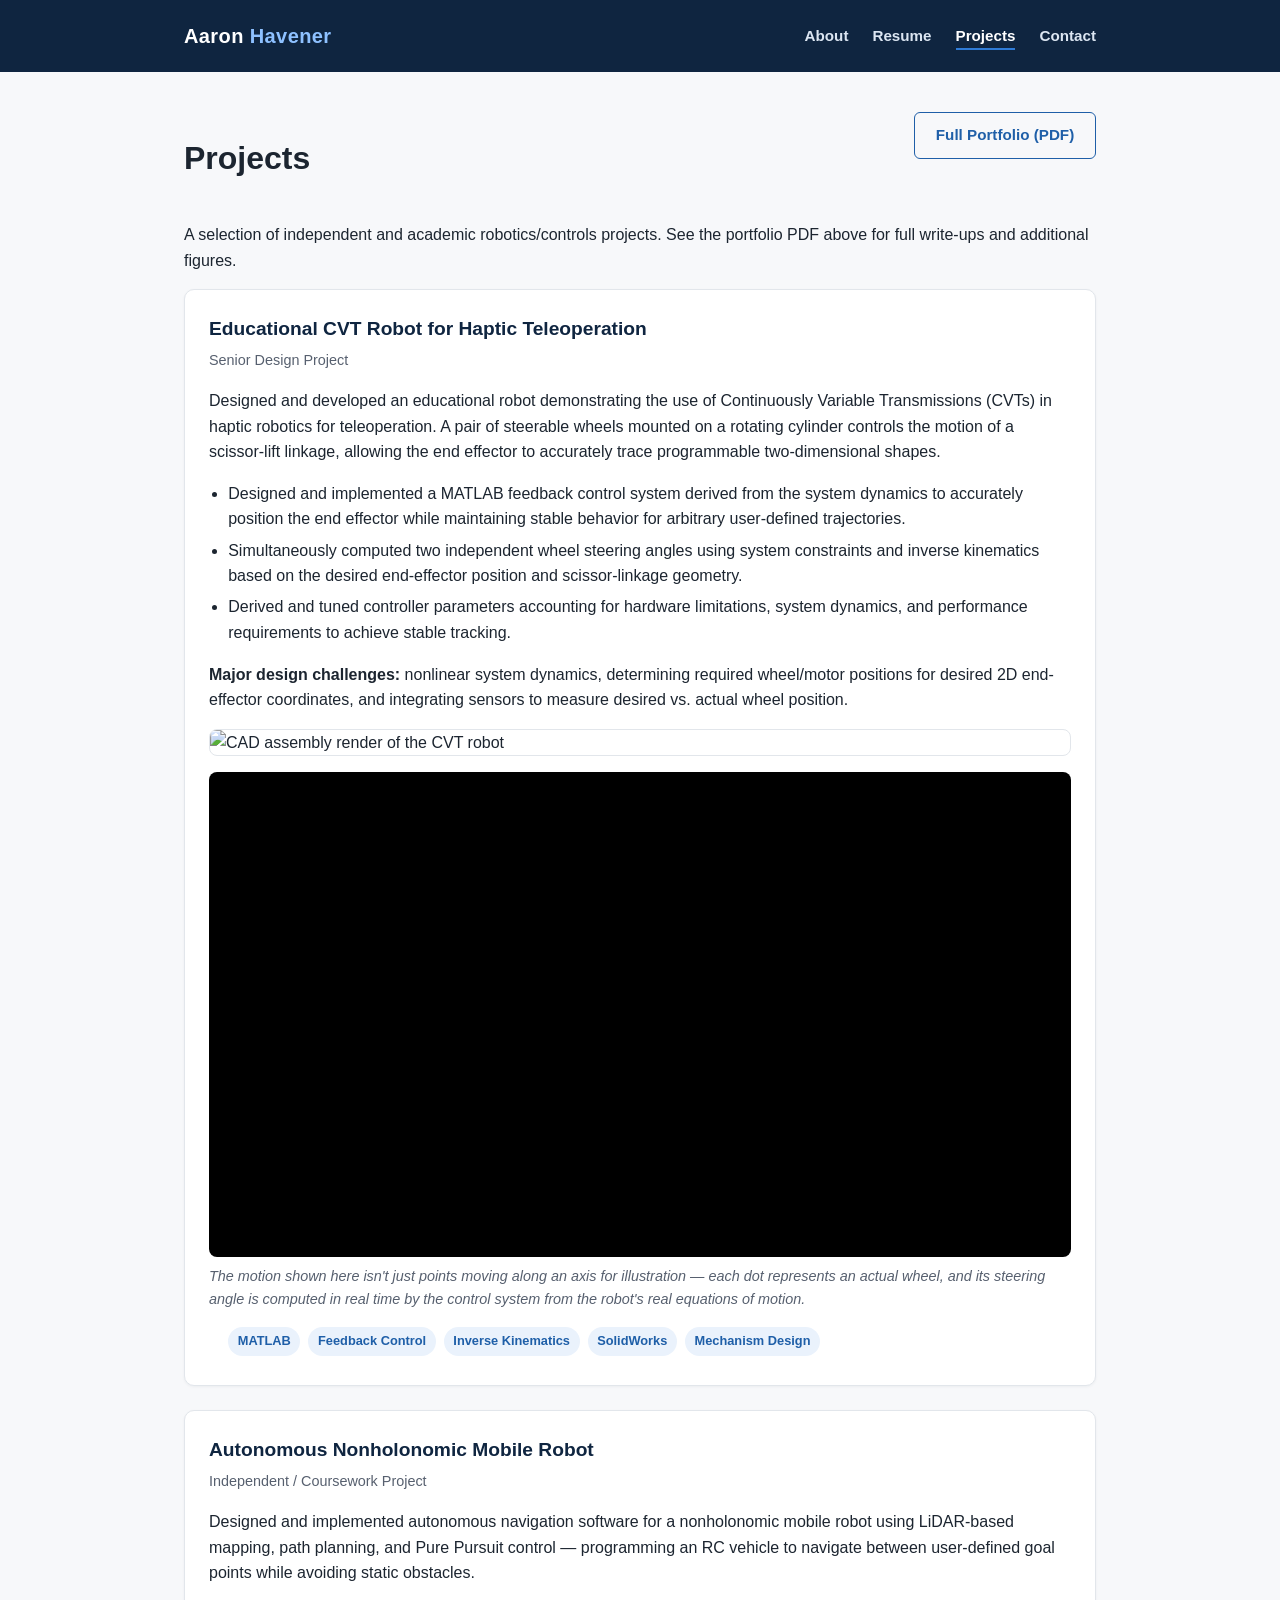
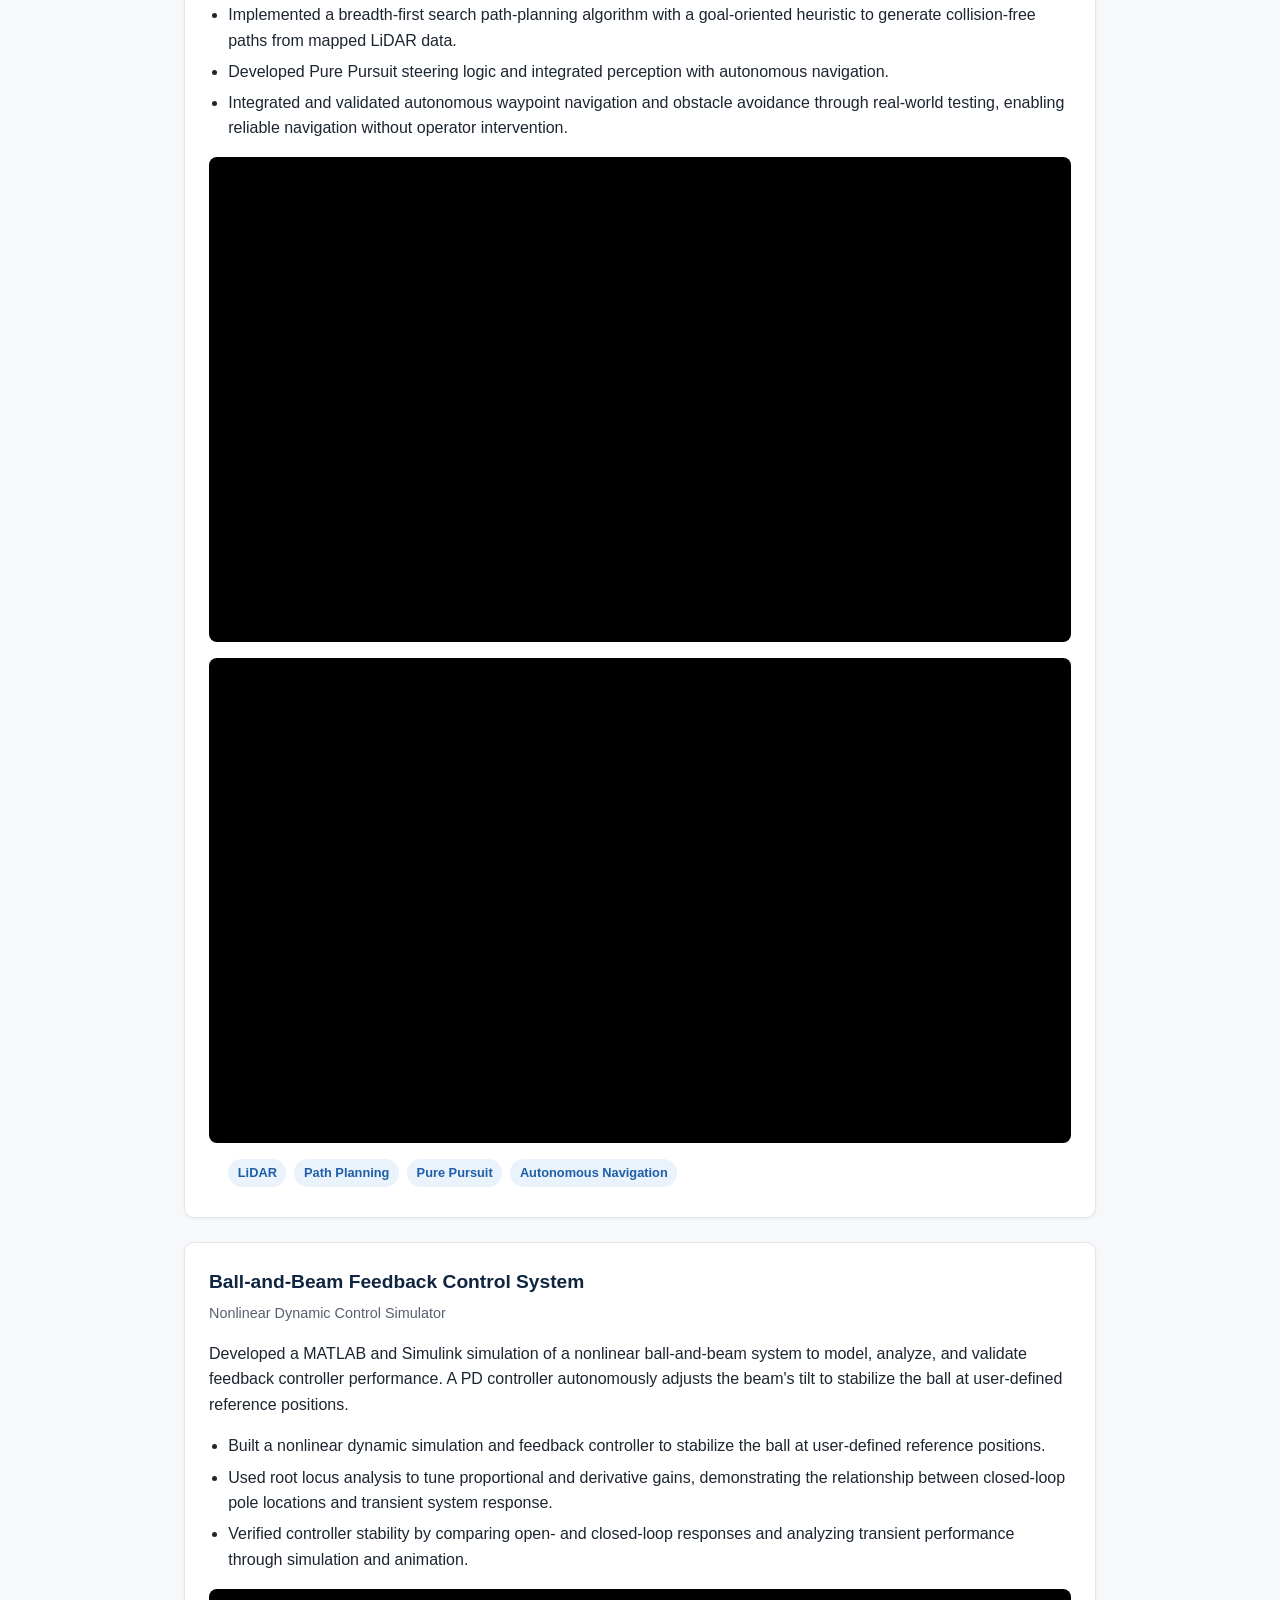
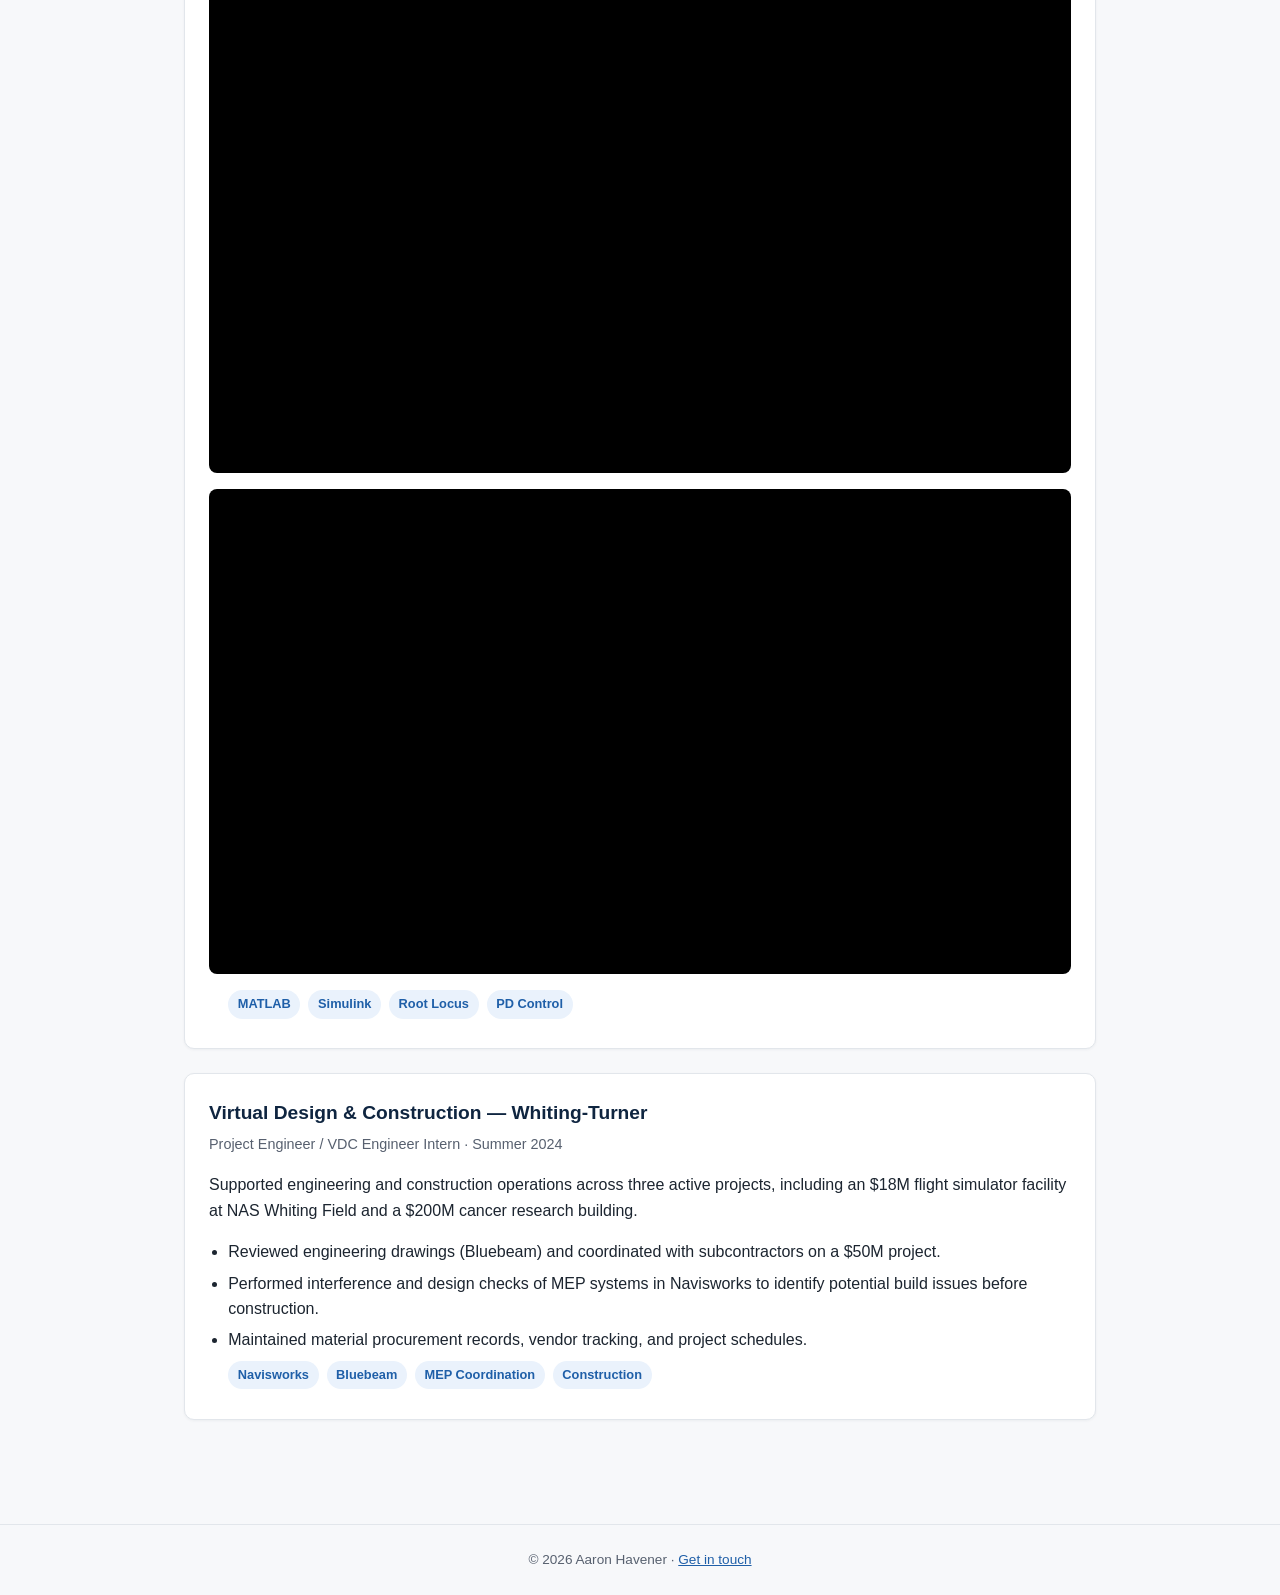
==== projects.html @ e1602d87 "Polish About Me wording and fix ball-and-beam plate/beam mismatch - Fix inaccurate plural "internshi" ====
<!DOCTYPE html>
<html lang="en">
<head>
<meta charset="UTF-8">
<meta name="viewport" content="width=device-width, initial-scale=1.0">
<title>Projects | Aaron Havener</title>
<link rel="stylesheet" href="assets/css/style.css">
</head>
<body>

<header class="site-header">
  <div class="header-inner">
    <a href="index.html" class="brand">Aaron <span>Havener</span></a>
    <nav class="main-nav">
      <ul>
        <li><a href="index.html">About</a></li>
        <li><a href="resume.html">Resume</a></li>
        <li><a href="projects.html" class="active">Projects</a></li>
        <li><a href="contact.html">Contact</a></li>
      </ul>
    </nav>
  </div>
</header>

<main>
  <div class="resume-header">
    <h1>Projects</h1>
    <a href="assets/files/Aaron_Havener_Portfolio.pdf" class="btn secondary">Full Portfolio (PDF)</a>
  </div>
  <p>A selection of independent and academic robotics/controls projects. See the portfolio PDF above for full write-ups and additional figures.</p>

  <section>
    <div class="card">
      <h3>Educational CVT Robot for Haptic Teleoperation</h3>
      <div class="meta">Senior Design Project</div>
      <p>
        Designed and developed an educational robot demonstrating the use of Continuously Variable
        Transmissions (CVTs) in haptic robotics for teleoperation. A pair of steerable wheels mounted
        on a rotating cylinder controls the motion of a scissor-lift linkage, allowing the end effector
        to accurately trace programmable two-dimensional shapes.
      </p>
      <ul>
        <li>Designed and implemented a MATLAB feedback control system derived from the system dynamics to accurately position the end effector while maintaining stable behavior for arbitrary user-defined trajectories.</li>
        <li>Simultaneously computed two independent wheel steering angles using system constraints and inverse kinematics based on the desired end-effector position and scissor-linkage geometry.</li>
        <li>Derived and tuned controller parameters accounting for hardware limitations, system dynamics, and performance requirements to achieve stable tracking.</li>
      </ul>
      <p><strong>Major design challenges:</strong> nonlinear system dynamics, determining required wheel/motor positions for desired 2D end-effector coordinates, and integrating sensors to measure desired vs. actual wheel position.</p>
      <img src="assets/images/cvt-robot-assembly.jpg" alt="CAD assembly render of the CVT robot" class="project-image">
      <div class="video-embed">
        <iframe src="https://www.youtube.com/embed/SCf1pLmJTnE" title="CVT Robot Simulation" allowfullscreen></iframe>
      </div>
      <p class="caption">The motion shown here isn't just points moving along an axis for illustration &mdash; each dot represents an actual wheel, and its steering angle is computed in real time by the control system from the robot's real equations of motion.</p>
      <ul class="tag-list">
        <li>MATLAB</li><li>Feedback Control</li><li>Inverse Kinematics</li><li>SolidWorks</li><li>Mechanism Design</li>
      </ul>
    </div>

    <div class="card">
      <h3>Autonomous Nonholonomic Mobile Robot</h3>
      <div class="meta">Independent / Coursework Project</div>
      <p>
        Designed and implemented autonomous navigation software for a nonholonomic mobile robot
        using LiDAR-based mapping, path planning, and Pure Pursuit control &mdash; programming an RC
        vehicle to navigate between user-defined goal points while avoiding static obstacles.
      </p>
      <ul>
        <li>Implemented a breadth-first search path-planning algorithm with a goal-oriented heuristic to generate collision-free paths from mapped LiDAR data.</li>
        <li>Developed Pure Pursuit steering logic and integrated perception with autonomous navigation.</li>
        <li>Integrated and validated autonomous waypoint navigation and obstacle avoidance through real-world testing, enabling reliable navigation without operator intervention.</li>
      </ul>
      <div class="video-embed">
        <iframe src="https://www.youtube.com/embed/MYD92z-kxPc" title="Mobile Robot Test Results 1" allowfullscreen></iframe>
      </div>
      <div class="video-embed">
        <iframe src="https://www.youtube.com/embed/ahSgRSu2JDg" title="Mobile Robot Test Results 2" allowfullscreen></iframe>
      </div>
      <ul class="tag-list">
        <li>LiDAR</li><li>Path Planning</li><li>Pure Pursuit</li><li>Autonomous Navigation</li>
      </ul>
    </div>

    <div class="card">
      <h3>Ball-and-Beam Feedback Control System</h3>
      <div class="meta">Nonlinear Dynamic Control Simulator</div>
      <p>
        Developed a MATLAB and Simulink simulation of a nonlinear ball-and-beam system to model,
        analyze, and validate feedback controller performance. A PD controller autonomously adjusts
        the beam's tilt to stabilize the ball at user-defined reference positions.
      </p>
      <ul>
        <li>Built a nonlinear dynamic simulation and feedback controller to stabilize the ball at user-defined reference positions.</li>
        <li>Used root locus analysis to tune proportional and derivative gains, demonstrating the relationship between closed-loop pole locations and transient system response.</li>
        <li>Verified controller stability by comparing open- and closed-loop responses and analyzing transient performance through simulation and animation.</li>
      </ul>
      <div class="video-embed">
        <iframe src="https://www.youtube.com/embed/NZizfFtlKTQ" title="Ball and Beam Simulation 1" allowfullscreen></iframe>
      </div>
      <div class="video-embed">
        <iframe src="https://www.youtube.com/embed/UxAXXM9ae4s" title="Ball and Beam Simulation 2" allowfullscreen></iframe>
      </div>
      <ul class="tag-list">
        <li>MATLAB</li><li>Simulink</li><li>Root Locus</li><li>PD Control</li>
      </ul>
    </div>

    <div class="card">
      <h3>Virtual Design &amp; Construction &mdash; Whiting-Turner</h3>
      <div class="meta">Project Engineer / VDC Engineer Intern &middot; Summer 2024</div>
      <p>
        Supported engineering and construction operations across three active projects, including an
        $18M flight simulator facility at NAS Whiting Field and a $200M cancer research building.
      </p>
      <ul>
        <li>Reviewed engineering drawings (Bluebeam) and coordinated with subcontractors on a $50M project.</li>
        <li>Performed interference and design checks of MEP systems in Navisworks to identify potential build issues before construction.</li>
        <li>Maintained material procurement records, vendor tracking, and project schedules.</li>
      </ul>
      <ul class="tag-list">
        <li>Navisworks</li><li>Bluebeam</li><li>MEP Coordination</li><li>Construction</li>
      </ul>
    </div>
  </section>
</main>

<footer class="site-footer">
  &copy; 2026 Aaron Havener &middot; <a href="contact.html">Get in touch</a>
</footer>

</body>
</html>
---- assets/css/style.css ----
:root {
  --navy: #0f2540;
  --navy-dark: #0a1a2e;
  --accent: #2f7bd6;
  --accent-dark: #1f5fa8;
  --bg: #f7f8fa;
  --card-bg: #ffffff;
  --text: #1c2530;
  --text-muted: #57606f;
  --border: #e2e6eb;
  --max-width: 960px;
}

* { box-sizing: border-box; }

html { scroll-behavior: smooth; }

body {
  margin: 0;
  font-family: "Segoe UI", -apple-system, BlinkMacSystemFont, Roboto, Helvetica, Arial, sans-serif;
  background: var(--bg);
  color: var(--text);
  line-height: 1.6;
}

a { color: var(--accent-dark); }
a:hover { color: var(--accent); }

header.site-header {
  background: var(--navy);
  color: #fff;
}

.header-inner {
  max-width: var(--max-width);
  margin: 0 auto;
  padding: 1.25rem 1.5rem;
  display: flex;
  align-items: center;
  justify-content: space-between;
  flex-wrap: wrap;
  gap: 0.75rem;
}

.brand {
  font-size: 1.25rem;
  font-weight: 700;
  color: #fff;
  text-decoration: none;
  letter-spacing: 0.02em;
}

.brand span { color: #8ec1ff; }

nav.main-nav ul {
  list-style: none;
  display: flex;
  gap: 1.5rem;
  margin: 0;
  padding: 0;
}

nav.main-nav a {
  color: #dce6f2;
  text-decoration: none;
  font-weight: 600;
  font-size: 0.95rem;
  padding: 0.25rem 0;
  border-bottom: 2px solid transparent;
}

nav.main-nav a:hover,
nav.main-nav a.active {
  color: #fff;
  border-bottom-color: var(--accent);
}

main {
  max-width: var(--max-width);
  margin: 0 auto;
  padding: 2.5rem 1.5rem 4rem;
}

.hero {
  display: flex;
  align-items: center;
  gap: 2.5rem;
  flex-wrap: wrap;
  padding: 2rem 0 1rem;
}

.hero h1 {
  font-size: 2.25rem;
  margin: 0 0 0.5rem;
  color: var(--navy);
}

.hero .tagline {
  font-size: 1.15rem;
  color: var(--text-muted);
  margin: 0 0 1.25rem;
}

.btn {
  display: inline-block;
  background: var(--accent);
  color: #fff !important;
  text-decoration: none;
  padding: 0.65rem 1.3rem;
  border-radius: 6px;
  font-weight: 600;
  font-size: 0.95rem;
  transition: background 0.15s ease;
}

.btn:hover { background: var(--accent-dark); }

.btn.secondary {
  background: transparent;
  color: var(--accent-dark) !important;
  border: 1.5px solid var(--accent-dark);
}

.btn.secondary:hover { background: #eaf2fc; }

.btn-row {
  display: flex;
  gap: 0.75rem;
  flex-wrap: wrap;
}

section { margin-bottom: 2.5rem; }

section h2 {
  color: var(--navy);
  font-size: 1.5rem;
  border-bottom: 2px solid var(--border);
  padding-bottom: 0.5rem;
  margin-bottom: 1.25rem;
}

.card {
  background: var(--card-bg);
  border: 1px solid var(--border);
  border-radius: 10px;
  padding: 1.5rem;
  margin-bottom: 1.5rem;
  box-shadow: 0 1px 3px rgba(15, 37, 64, 0.05);
}

.card h3 {
  margin: 0 0 0.25rem;
  color: var(--navy);
  font-size: 1.2rem;
}

.card .meta {
  color: var(--text-muted);
  font-size: 0.9rem;
  margin-bottom: 0.75rem;
}

.card ul { margin: 0.5rem 0 0; padding-left: 1.2rem; }
.card ul li { margin-bottom: 0.35rem; }

.tag-list {
  list-style: none;
  display: flex;
  flex-wrap: wrap;
  gap: 0.5rem;
  padding: 0;
  margin: 0.75rem 0 0;
}

.tag-list li {
  background: #eaf2fc;
  color: var(--accent-dark);
  font-size: 0.8rem;
  font-weight: 600;
  padding: 0.25rem 0.6rem;
  border-radius: 999px;
}

.project-image {
  width: 100%;
  border-radius: 8px;
  border: 1px solid var(--border);
  margin: 1rem 0;
  display: block;
}

.about-photo {
  display: block;
  width: 100%;
  max-width: 640px;
  height: auto;
  border-radius: 8px;
  border: 1px solid var(--border);
  margin: 1.5rem auto 0;
}

.caption {
  font-size: 0.9rem;
  color: var(--text-muted);
  font-style: italic;
  margin: -0.5rem 0 1rem;
}

.video-embed {
  position: relative;
  padding-bottom: 56.25%;
  height: 0;
  overflow: hidden;
  border-radius: 8px;
  margin: 1rem 0;
  background: #000;
}

.video-embed iframe {
  position: absolute;
  top: 0; left: 0;
  width: 100%; height: 100%;
  border: 0;
}

.resume-header {
  display: flex;
  justify-content: space-between;
  align-items: flex-start;
  flex-wrap: wrap;
  gap: 1rem;
}

.skills-grid {
  display: grid;
  grid-template-columns: repeat(auto-fit, minmax(220px, 1fr));
  gap: 1rem;
}

.skills-grid .skill-cat {
  background: var(--card-bg);
  border: 1px solid var(--border);
  border-radius: 8px;
  padding: 1rem 1.25rem;
}

.skills-grid .skill-cat h4 {
  margin: 0 0 0.4rem;
  color: var(--navy);
  font-size: 0.95rem;
}

.skills-grid .skill-cat p {
  margin: 0;
  font-size: 0.9rem;
  color: var(--text-muted);
}

.contact-list {
  list-style: none;
  padding: 0;
  font-size: 1.05rem;
}

.contact-list li { margin-bottom: 0.75rem; }

footer.site-footer {
  border-top: 1px solid var(--border);
  text-align: center;
  padding: 1.5rem;
  color: var(--text-muted);
  font-size: 0.85rem;
}

@media (max-width: 600px) {
  nav.main-nav ul { gap: 1rem; flex-wrap: wrap; }
  .hero h1 { font-size: 1.75rem; }
}
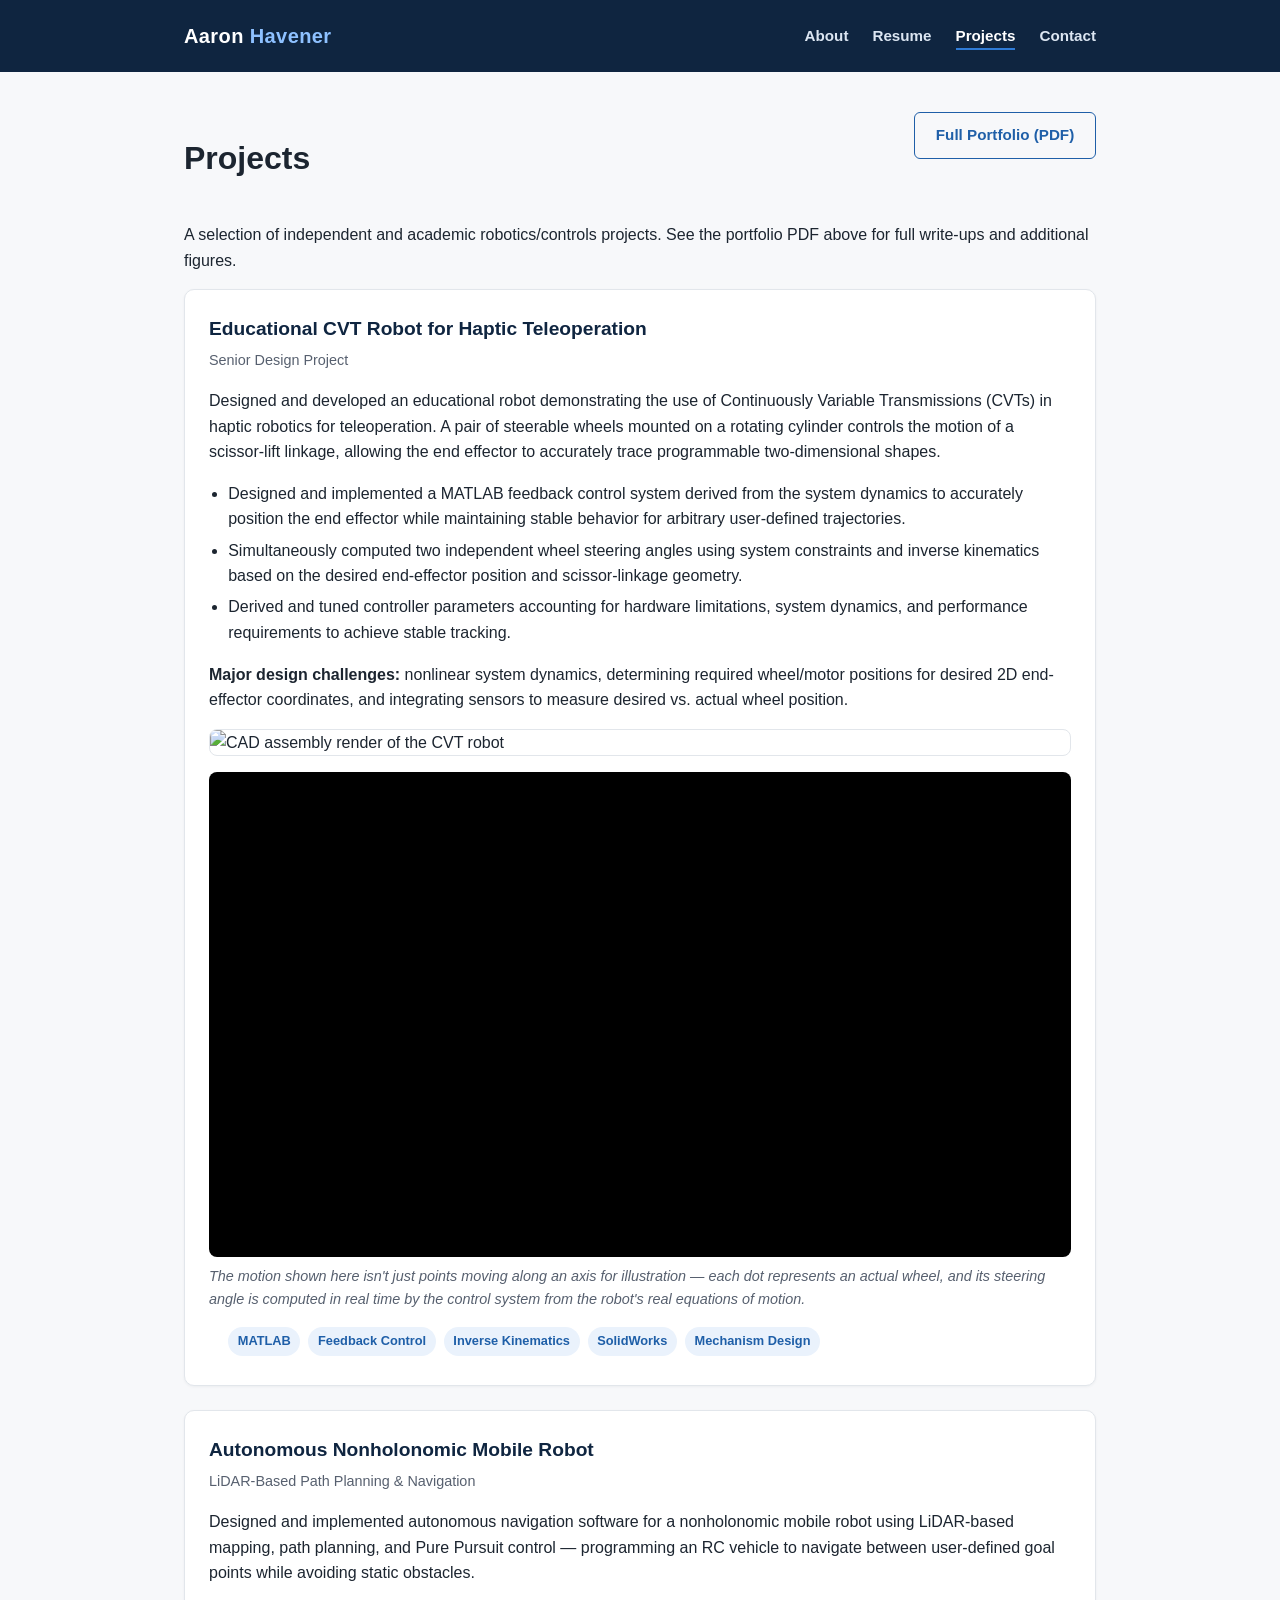
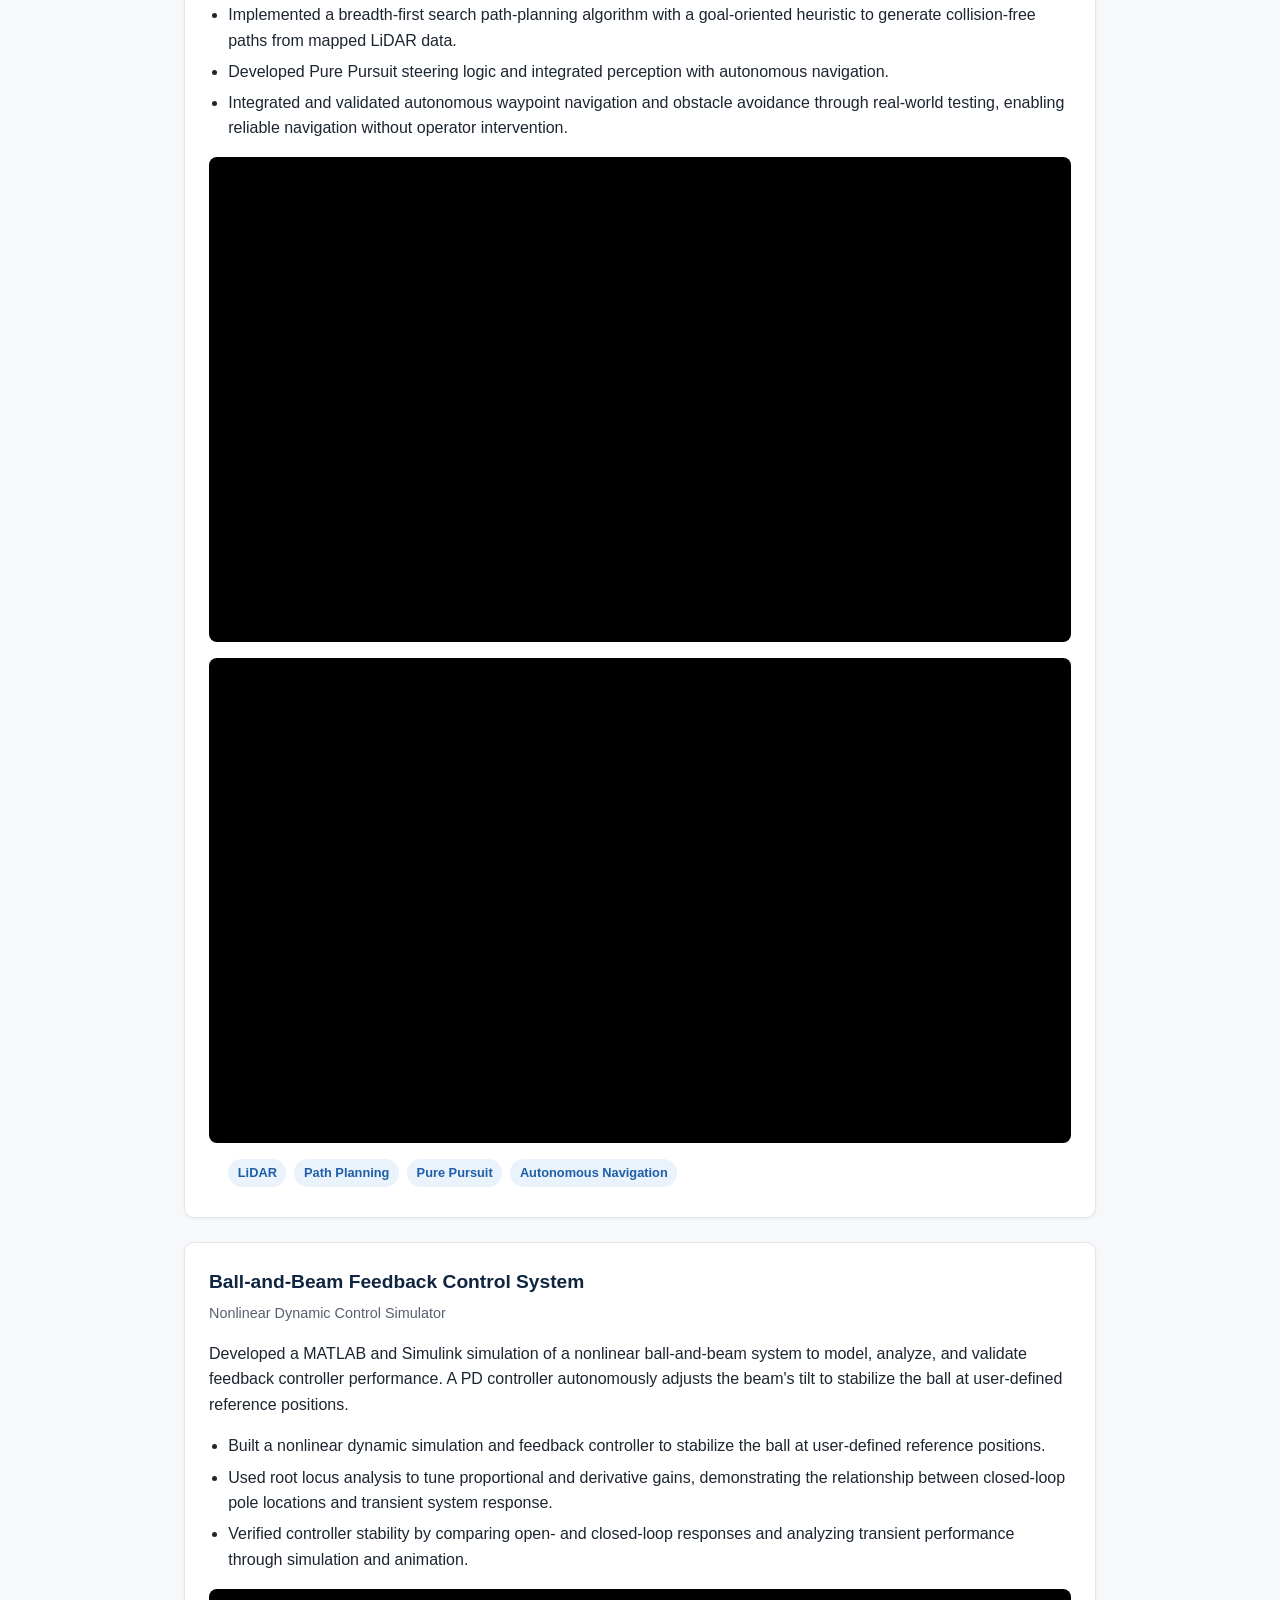
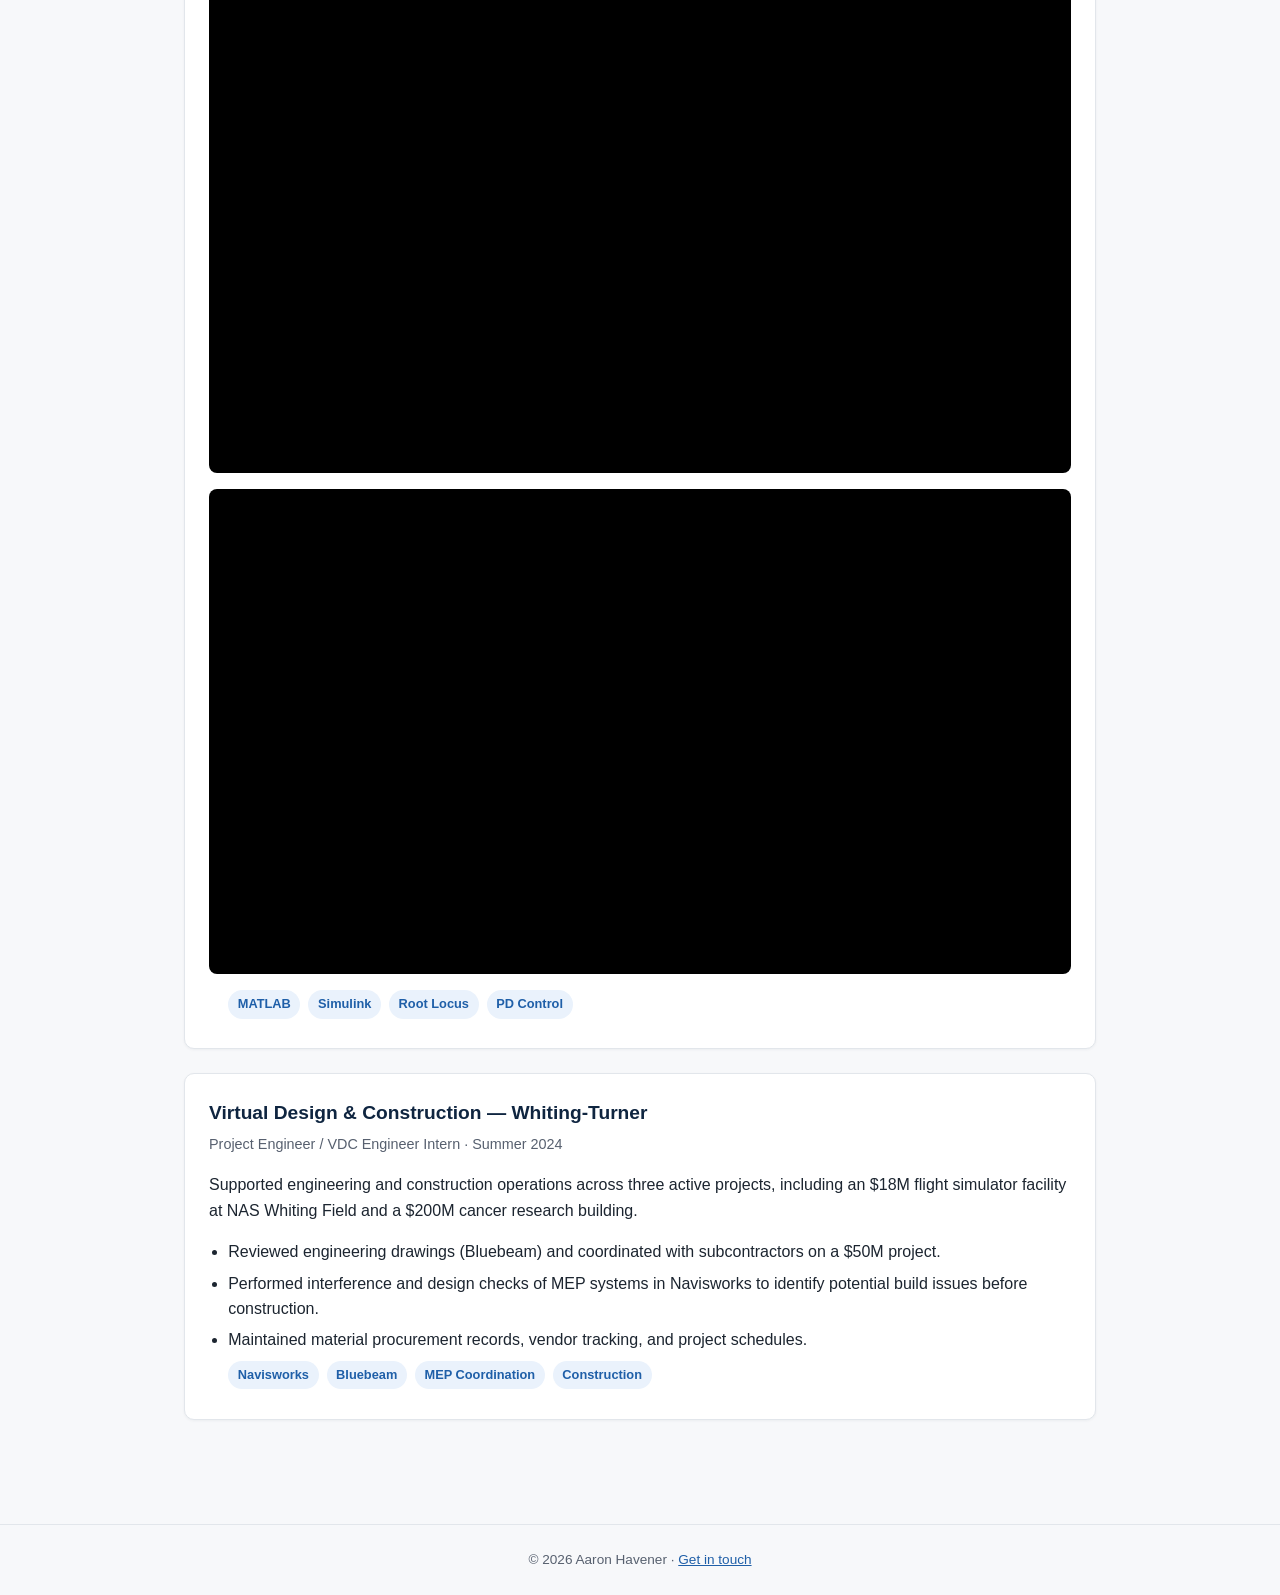
==== commit 64bebe60: "Replace mobile robot project label with a technical descriptor" ====
--- a/projects.html
+++ b/projects.html
@@ -57,7 +57,7 @@
 
     <div class="card">
       <h3>Autonomous Nonholonomic Mobile Robot</h3>
-      <div class="meta">Independent / Coursework Project</div>
+      <div class="meta">LiDAR-Based Path Planning &amp; Navigation</div>
       <p>
         Designed and implemented autonomous navigation software for a nonholonomic mobile robot
         using LiDAR-based mapping, path planning, and Pure Pursuit control &mdash; programming an RC
--- a/assets/css/style.css
+++ b/assets/css/style.css
@@ -192,7 +192,7 @@
 .about-photo {
   display: block;
   width: 100%;
-  max-width: 640px;
+  max-width: 720px;
   height: auto;
   border-radius: 8px;
   border: 1px solid var(--border);
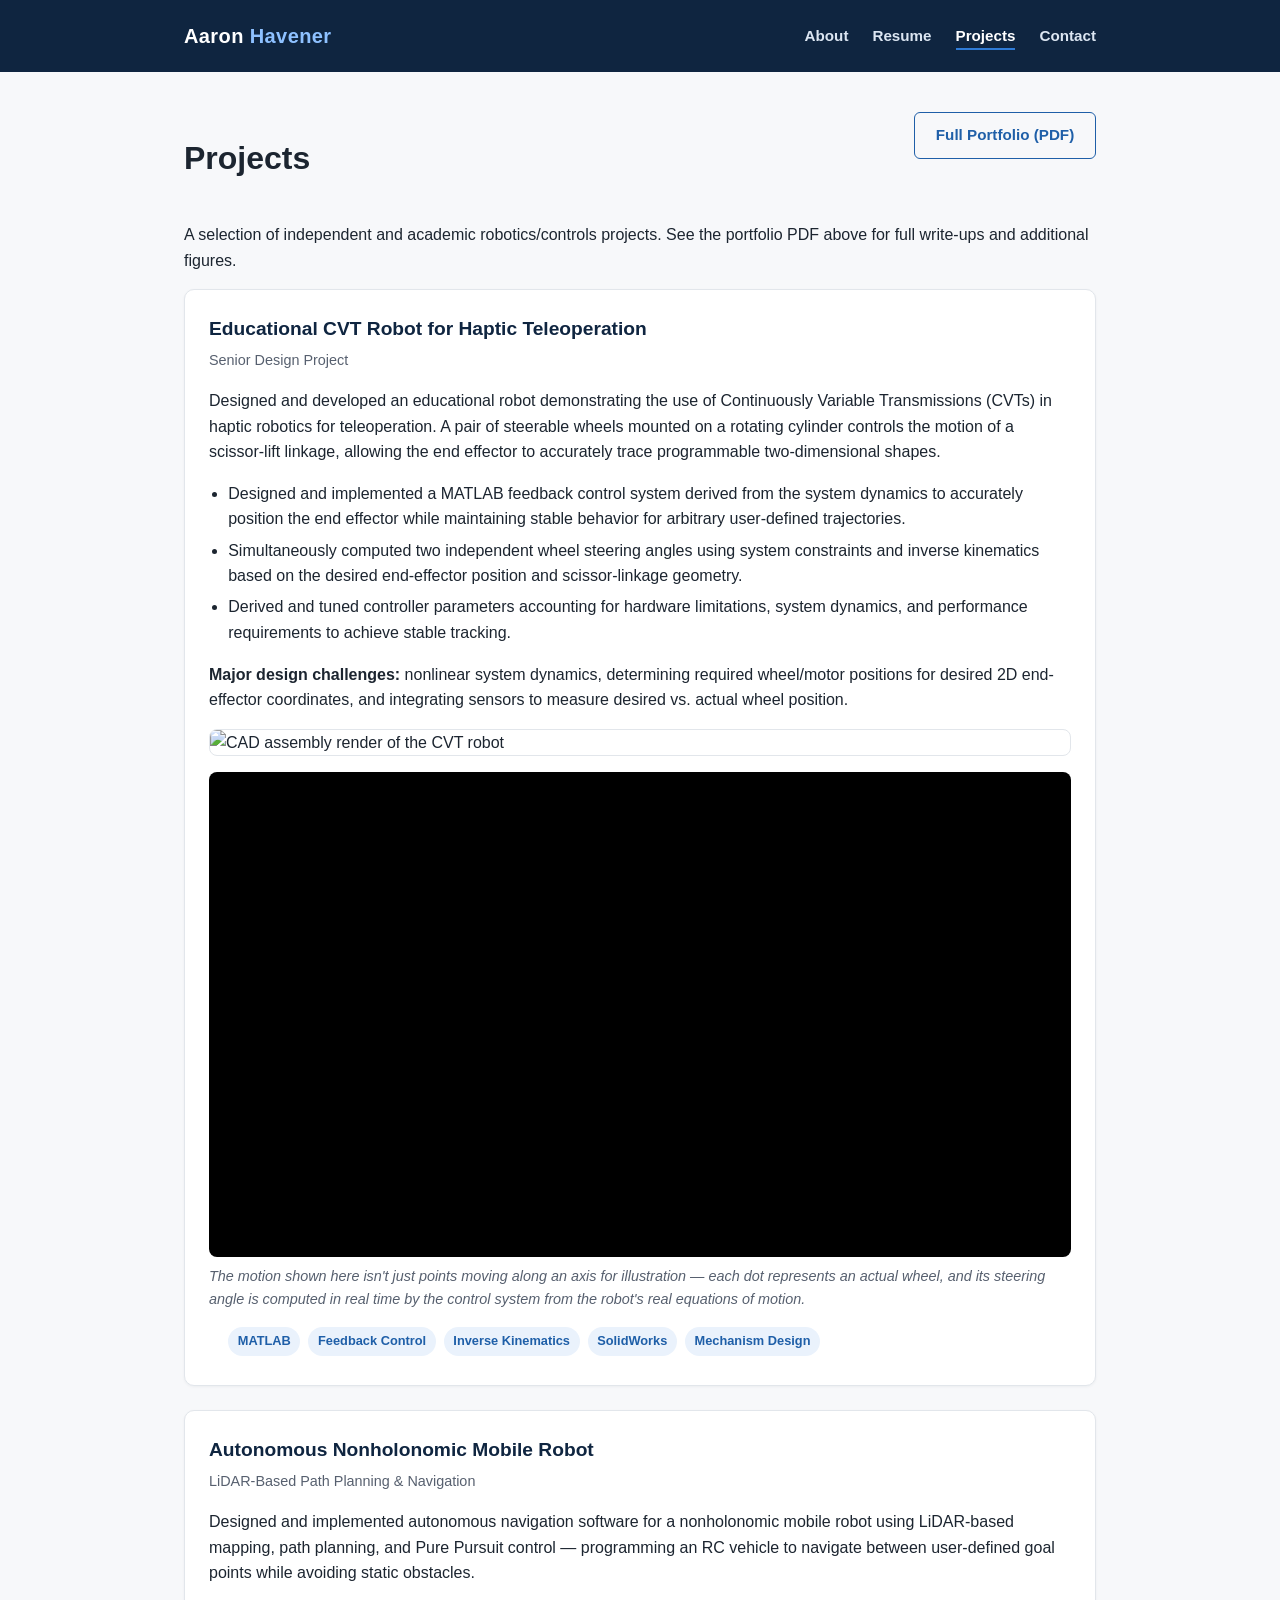
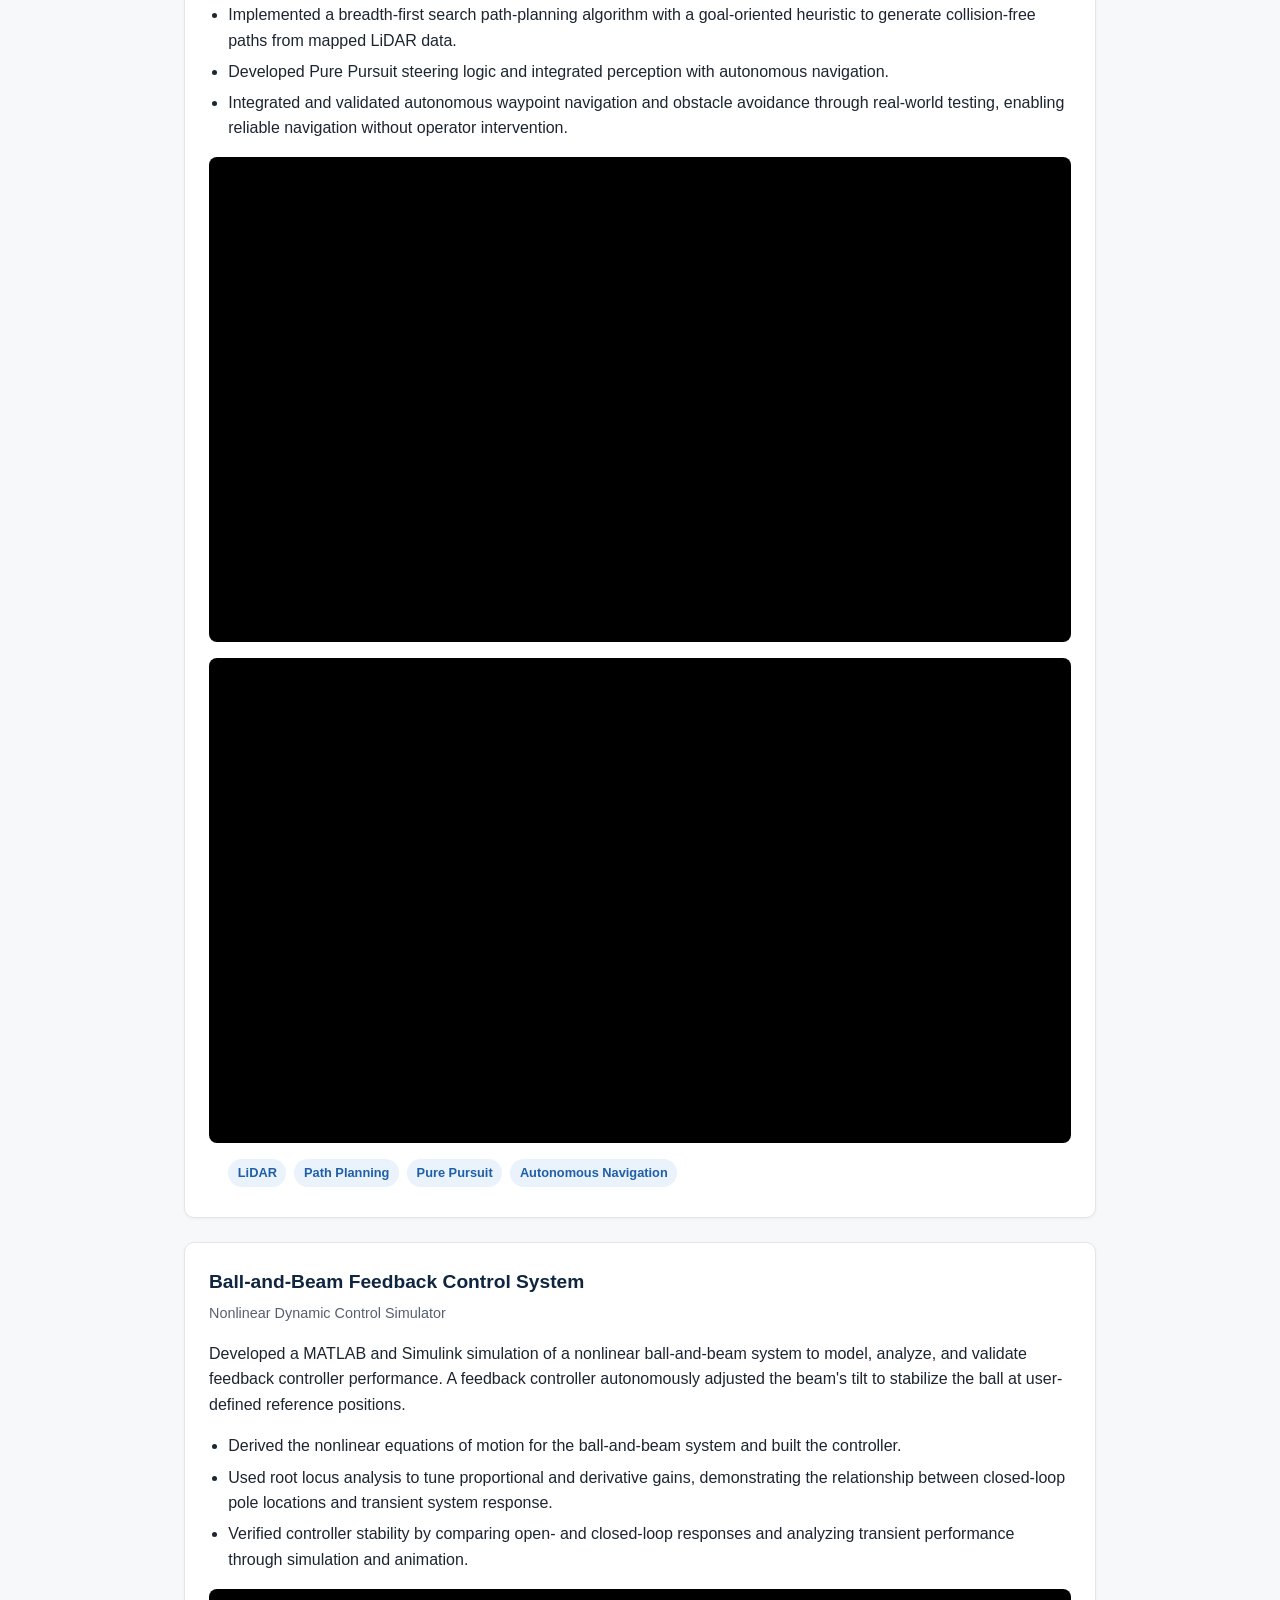
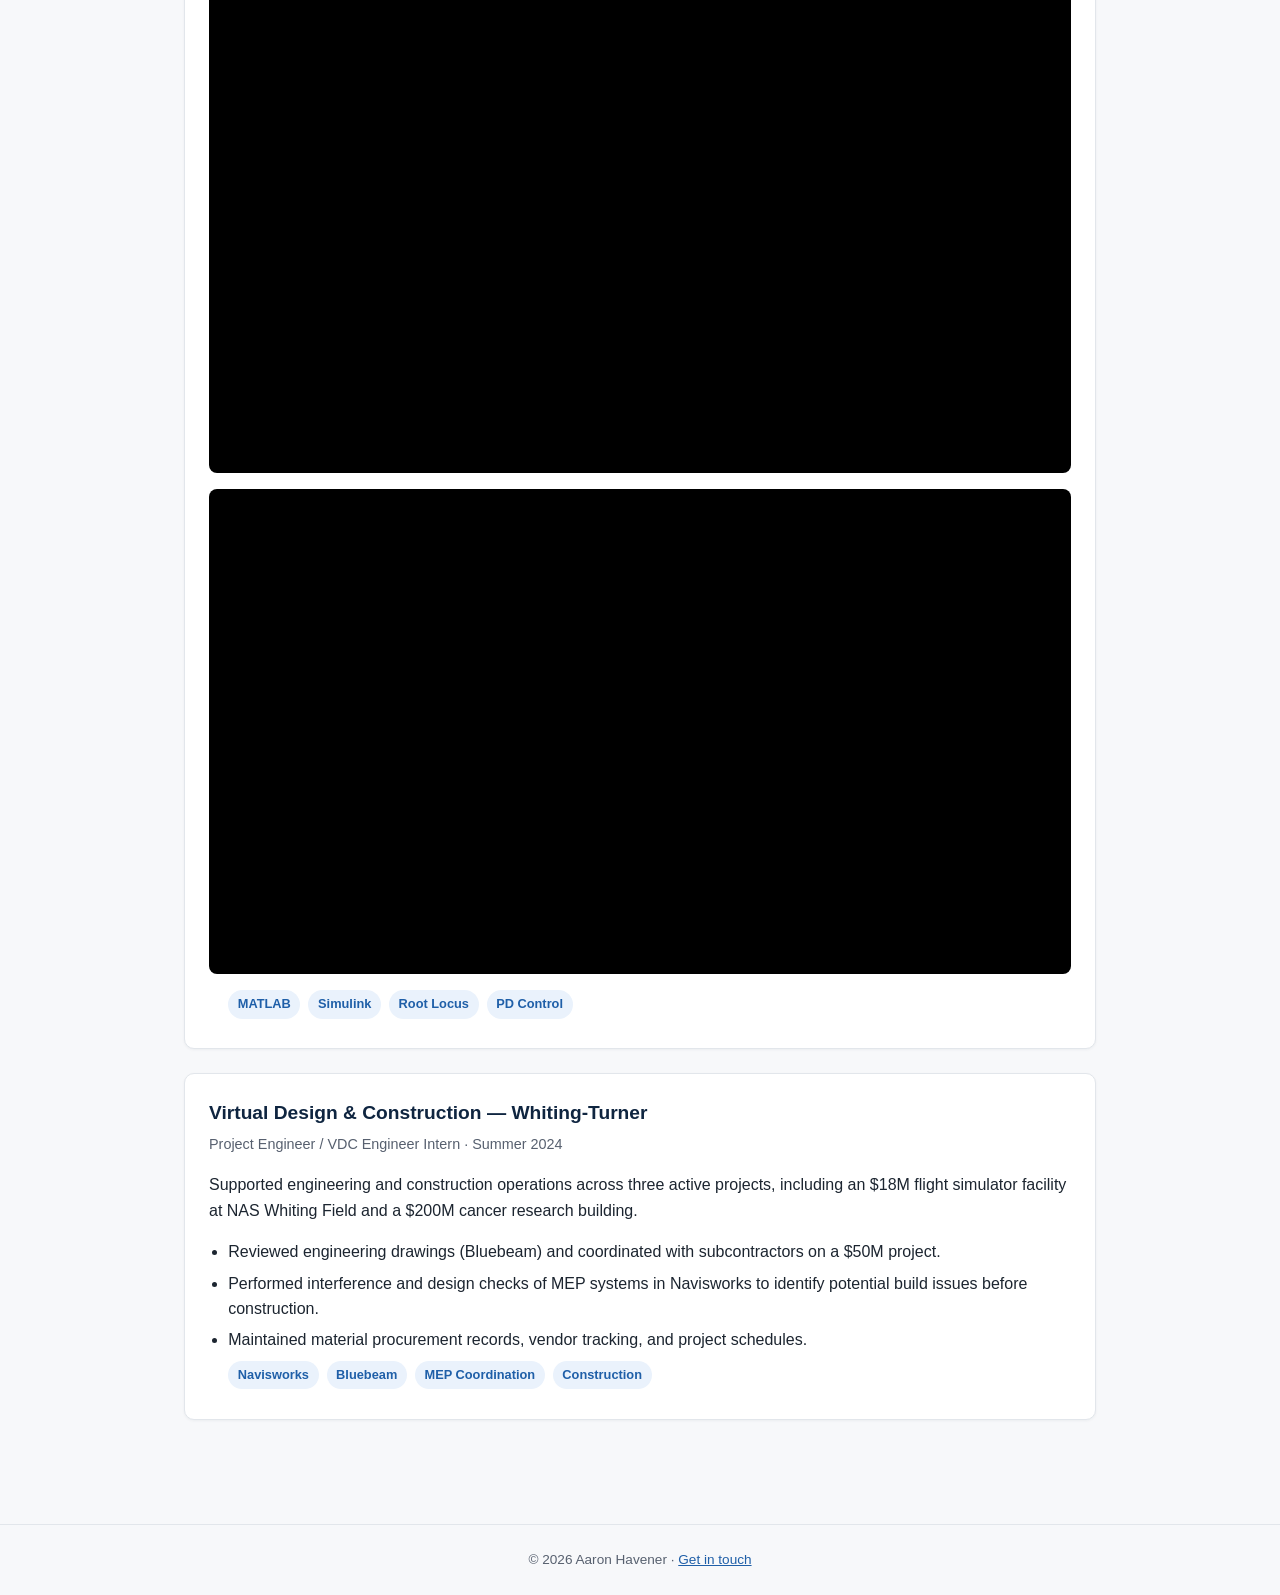
==== commit 878c7b96: "Remove repetitive phrasing in ball-and-beam project description" ====
--- a/projects.html
+++ b/projects.html
@@ -84,11 +84,11 @@
       <div class="meta">Nonlinear Dynamic Control Simulator</div>
       <p>
         Developed a MATLAB and Simulink simulation of a nonlinear ball-and-beam system to model,
-        analyze, and validate feedback controller performance. A PD controller autonomously adjusts
-        the beam's tilt to stabilize the ball at user-defined reference positions.
+        analyze, and validate feedback controller performance. A feedback controller autonomously
+        adjusted the beam's tilt to stabilize the ball at user-defined reference positions.
       </p>
       <ul>
-        <li>Built a nonlinear dynamic simulation and feedback controller to stabilize the ball at user-defined reference positions.</li>
+        <li>Derived the nonlinear equations of motion for the ball-and-beam system and built the controller.</li>
         <li>Used root locus analysis to tune proportional and derivative gains, demonstrating the relationship between closed-loop pole locations and transient system response.</li>
         <li>Verified controller stability by comparing open- and closed-loop responses and analyzing transient performance through simulation and animation.</li>
       </ul>
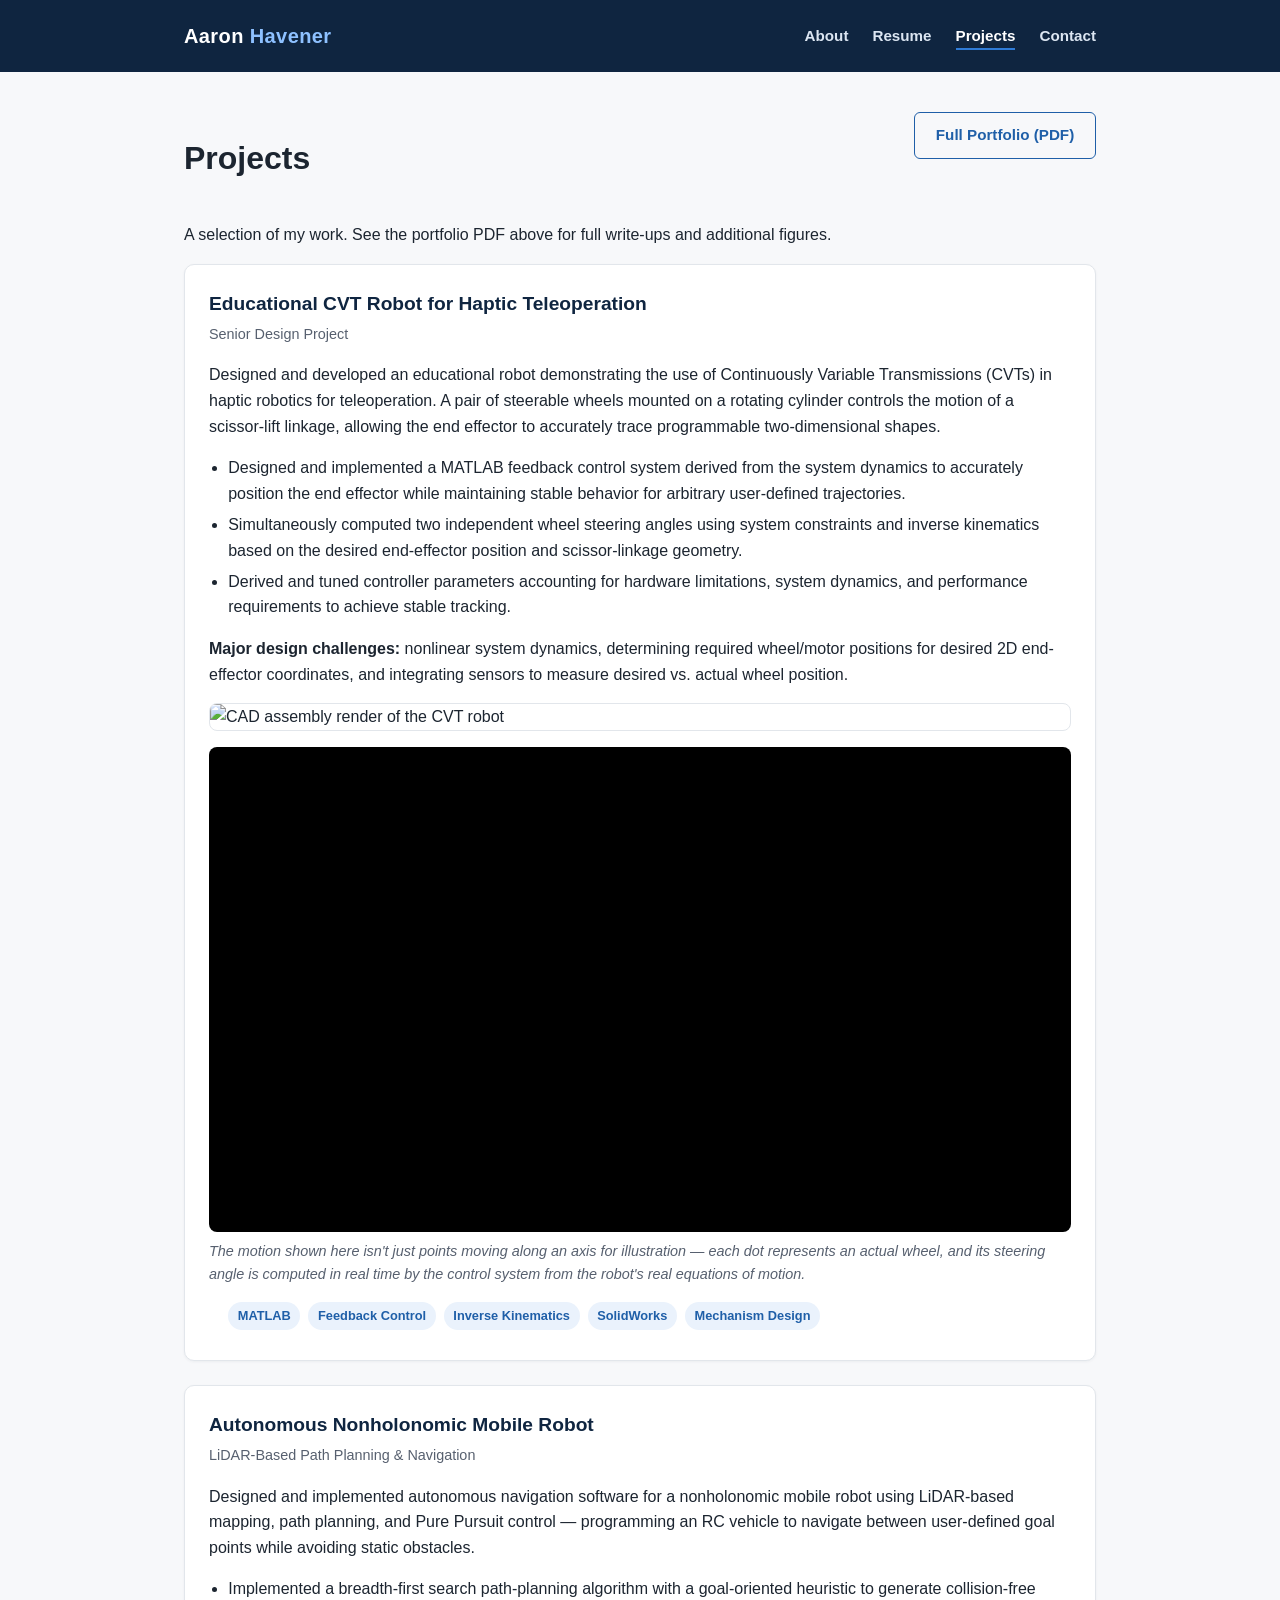
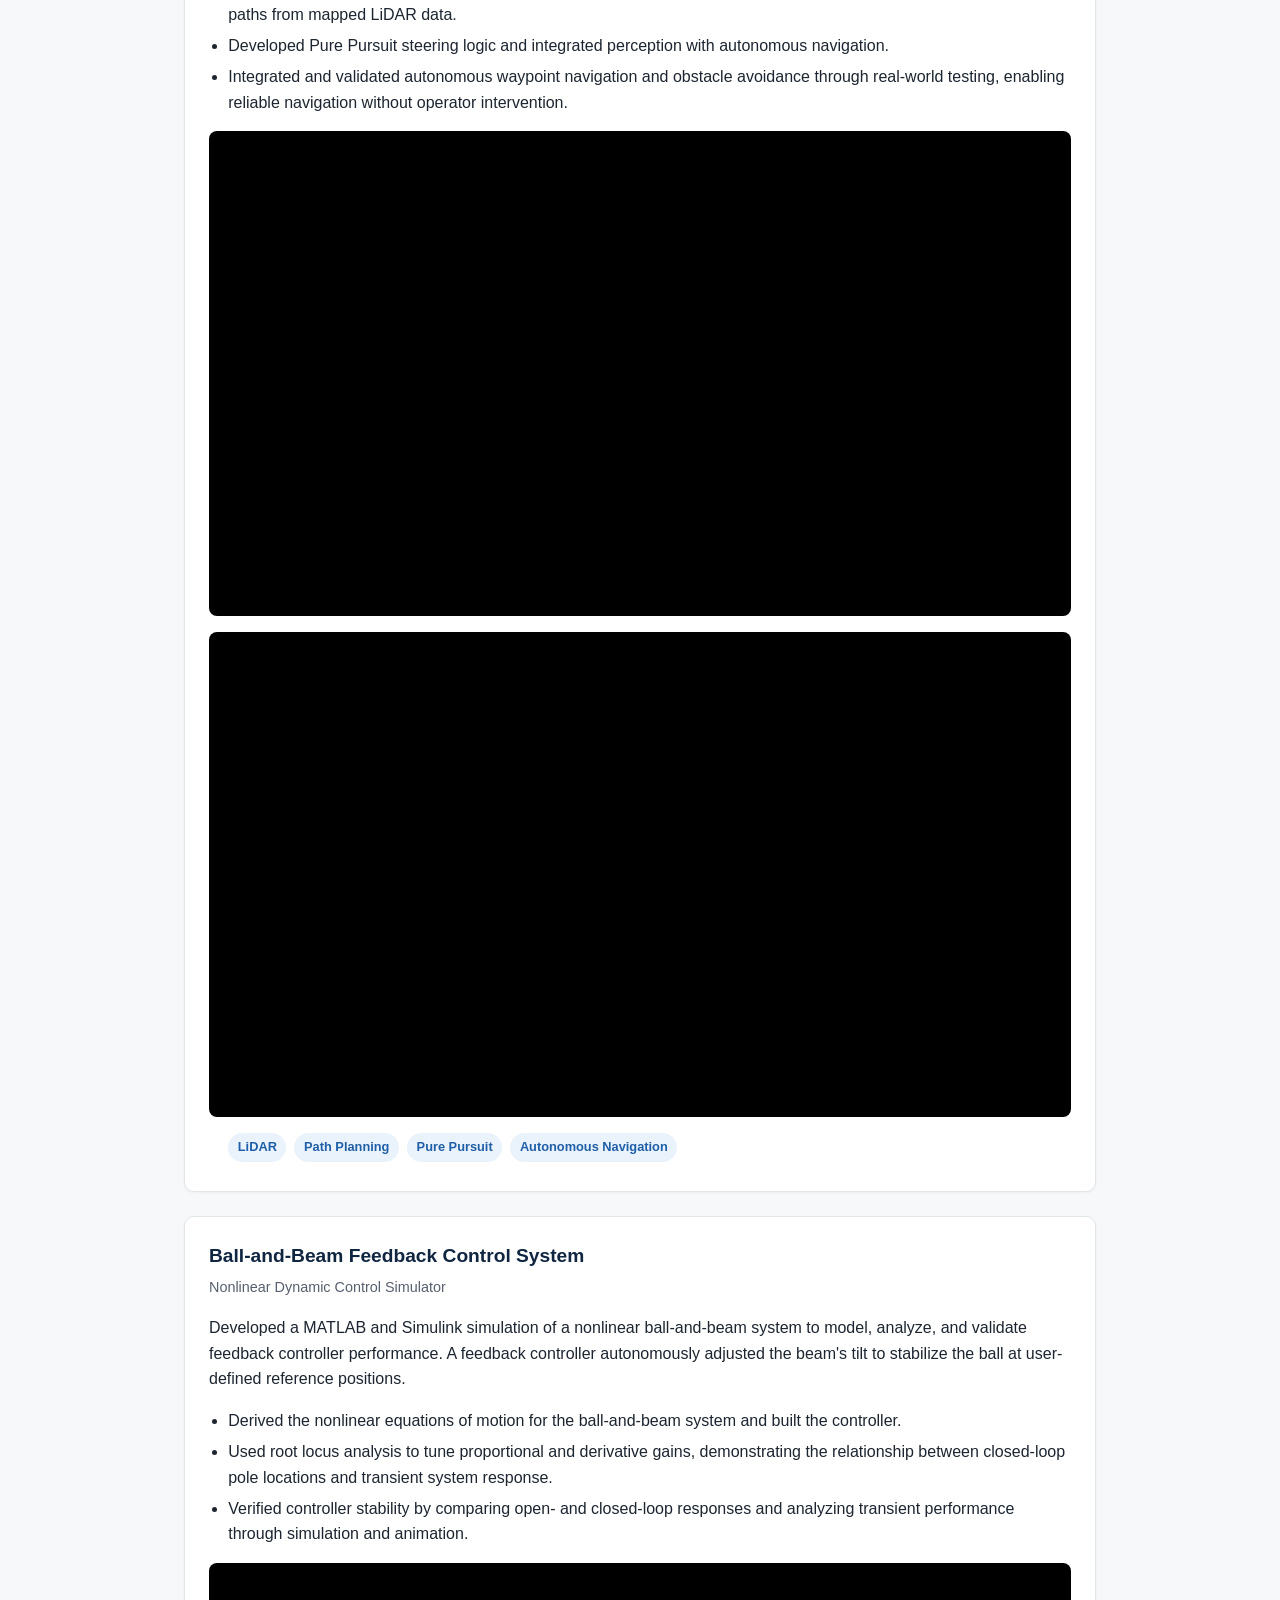
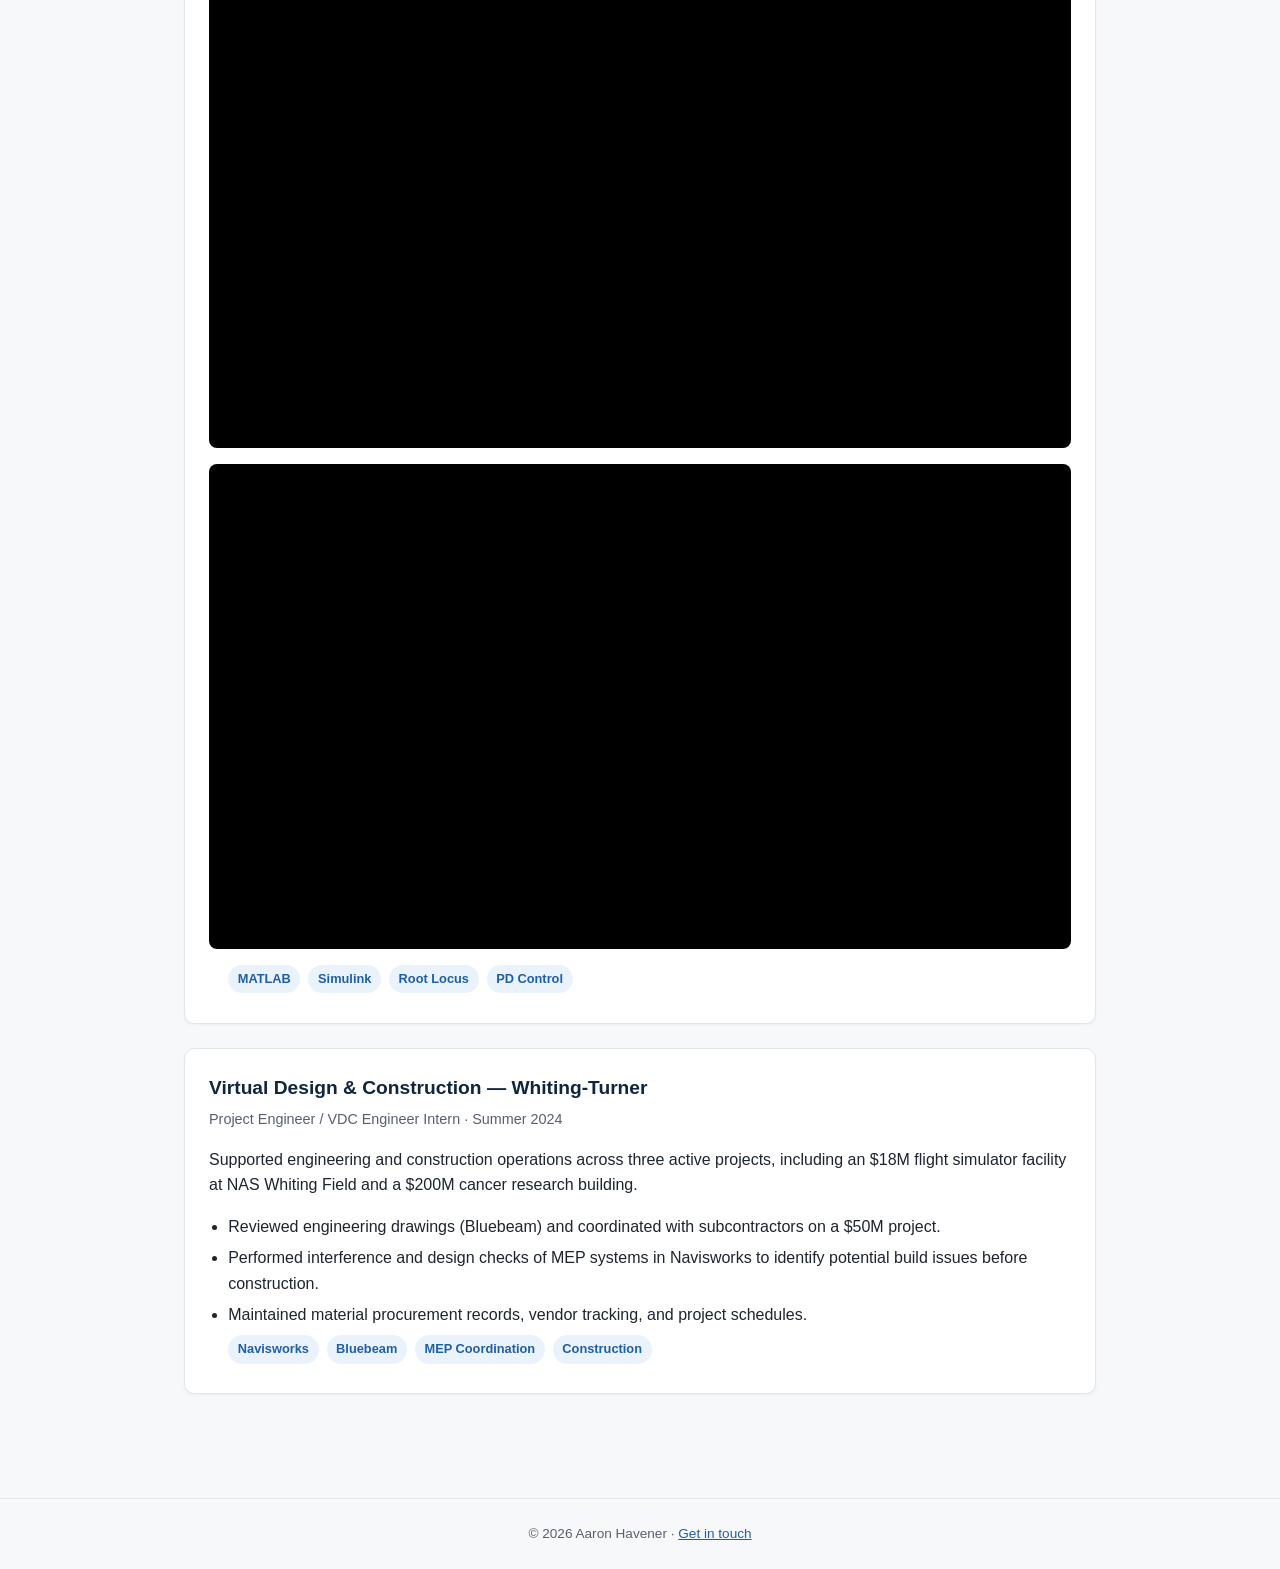
==== commit 90f0625d: "Simplify Projects page intro line" ====
--- a/projects.html
+++ b/projects.html
@@ -27,7 +27,7 @@
     <h1>Projects</h1>
     <a href="assets/files/Aaron_Havener_Portfolio.pdf" class="btn secondary">Full Portfolio (PDF)</a>
   </div>
-  <p>A selection of independent and academic robotics/controls projects. See the portfolio PDF above for full write-ups and additional figures.</p>
+  <p>A selection of my work. See the portfolio PDF above for full write-ups and additional figures.</p>
 
   <section>
     <div class="card">
